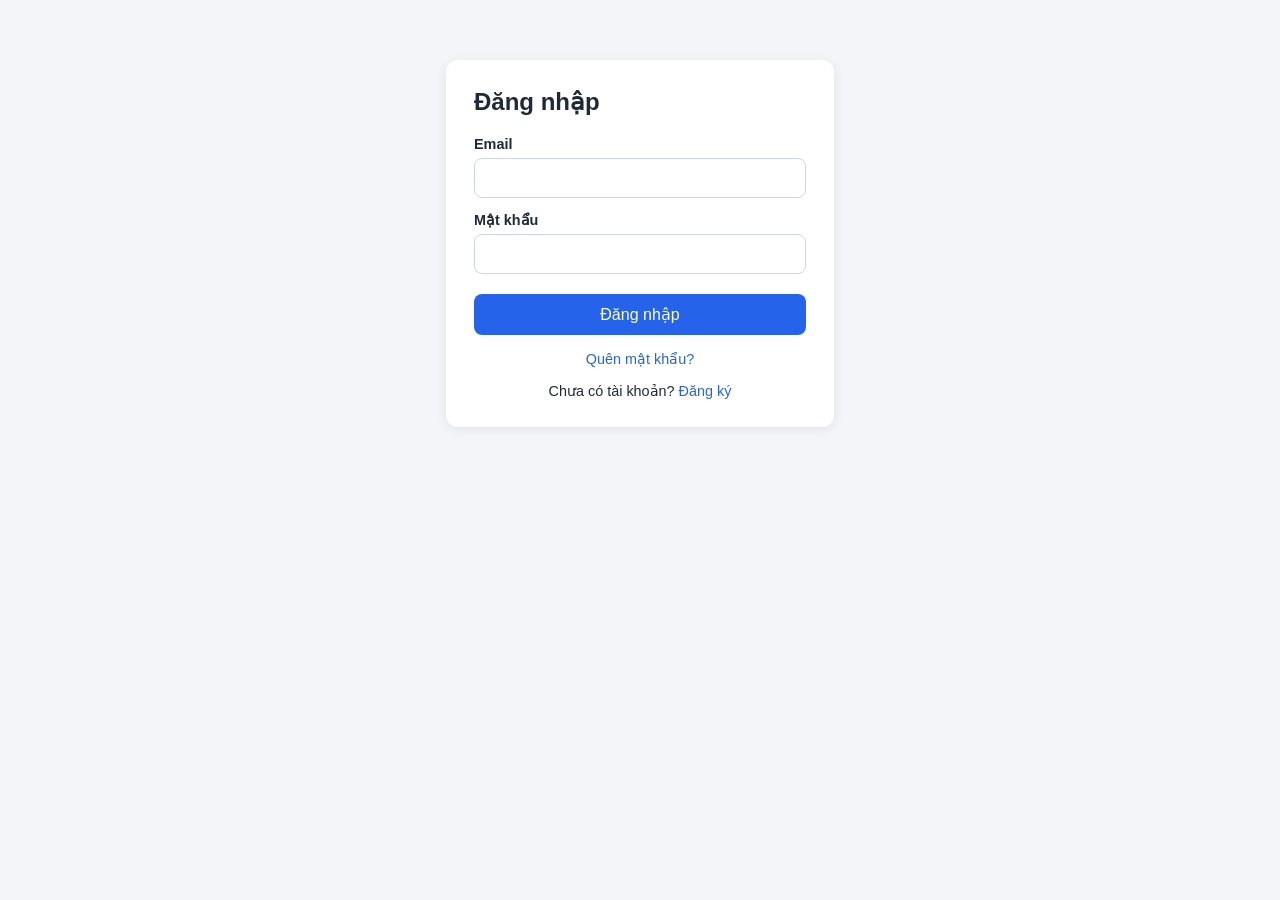
==== FrontEnd/html/dashboard.html @ 5ddc9ca8 "Upload Python project" ====
<!DOCTYPE html>
<html lang="vi">
<head>
  <meta charset="UTF-8">
  <meta name="viewport" content="width=device-width, initial-scale=1">
  <title>Trang chính</title>
  <link rel="stylesheet" href="../css/style.css">
</head>
<body>
  <div class="container wide">
    <div class="card">
      <div class="topbar">
        <h1 style="margin:0">Xin chào, <span id="userName">...</span></h1>
        <button id="logoutBtn" class="secondary" type="button">Đăng xuất</button>
      </div>
      <p><span id="userRole" class="badge"></span> <span id="userEmail"></span></p>
      <p id="intro"></p>

      <div id="verifyBox" class="notice hidden">
        <strong>Email của bạn chưa được xác thực.</strong>
        <button id="resendBtn" class="secondary" type="button">Gửi lại email xác thực</button>
        <div id="verifyMsg" class="msg"></div>
      </div>

      <div id="adminBox" class="hidden">
        <h2>Danh sách người dùng</h2>
        <table id="userTable">
          <thead><tr><th>ID</th><th>Họ tên</th><th>Email</th><th>Vai trò</th><th>Email</th></tr></thead>
          <tbody></tbody>
        </table>
      </div>
    </div>
  </div>
  <script src="../js/api.js"></script>
  <script src="../js/dashboard.js"></script>
</body>
</html>
---- FrontEnd/css/style.css ----
* { box-sizing: border-box; }
body { margin: 0; font-family: "Segoe UI", Arial, sans-serif; background: #f3f5f9; color: #1f2937; }
.container { max-width: 420px; margin: 60px auto; padding: 0 16px; }
.container.wide { max-width: 860px; }
.card { background: #fff; border-radius: 12px; padding: 28px; box-shadow: 0 2px 12px rgba(0,0,0,.08); }
h1 { margin: 0 0 20px; font-size: 1.5rem; }
label { display: block; margin: 14px 0 6px; font-weight: 600; font-size: .9rem; }
input, select { width: 100%; padding: 10px 12px; border: 1px solid #cbd5e1; border-radius: 8px; font-size: 1rem; }
input:focus, select:focus { outline: 2px solid #2563eb55; border-color: #2563eb; }
button { margin-top: 20px; width: 100%; padding: 11px; border: 0; border-radius: 8px; background: #2563eb;
         color: #fff; font-size: 1rem; cursor: pointer; }
button:hover { background: #1d4ed8; }
button.secondary { background: #64748b; width: auto; margin: 0; padding: 8px 16px; }
.msg { margin-top: 14px; padding: 10px 12px; border-radius: 8px; font-size: .9rem; display: none; }
.msg.error { display: block; background: #fee2e2; color: #991b1b; }
.msg.ok { display: block; background: #dcfce7; color: #166534; }
.link { margin-top: 16px; text-align: center; font-size: .9rem; }
.link a { color: #2563eb; text-decoration: none; }
.topbar { display: flex; justify-content: space-between; align-items: center; margin-bottom: 20px; }
.badge { display: inline-block; padding: 3px 10px; border-radius: 999px; background: #dbeafe; color: #1e40af; font-size: .8rem; }
table { width: 100%; border-collapse: collapse; margin-top: 12px; font-size: .9rem; }
th, td { text-align: left; padding: 8px 10px; border-bottom: 1px solid #e5e7eb; }
th { background: #f8fafc; }
.hidden { display: none; }
.notice { margin: 16px 0; padding: 12px 14px; border-radius: 8px; background: #fef9c3; color: #854d0e; }
.notice button { margin-left: 10px; }
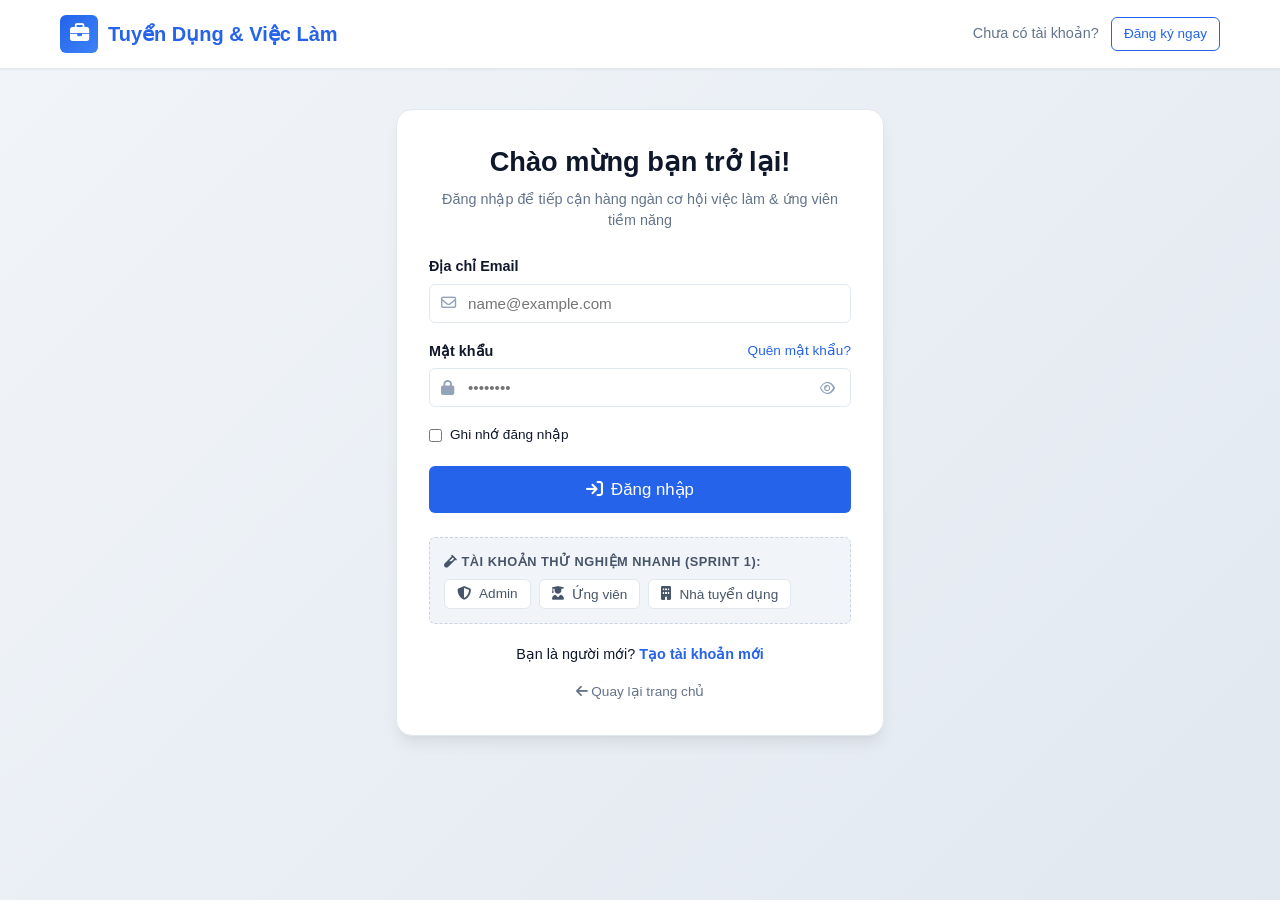
==== commit 72032b59: "Update phần Frontend Sprint 1" ====
--- a/FrontEnd/html/dashboard.html
+++ b/FrontEnd/html/dashboard.html
@@ -3,34 +3,184 @@
 <head>
   <meta charset="UTF-8">
   <meta name="viewport" content="width=device-width, initial-scale=1">
-  <title>Trang chính</title>
+  <title>Bảng điều khiển - Hệ thống Tuyển dụng</title>
+  <link rel="stylesheet" href="https://cdnjs.cloudflare.com/ajax/libs/font-awesome/6.5.1/css/all.min.css">
   <link rel="stylesheet" href="../css/style.css">
 </head>
 <body>
-  <div class="container wide">
-    <div class="card">
-      <div class="topbar">
-        <h1 style="margin:0">Xin chào, <span id="userName">...</span></h1>
-        <button id="logoutBtn" class="secondary" type="button">Đăng xuất</button>
+
+  <!-- Header Bảng điều khiển -->
+  <header class="site-header">
+    <div class="container navbar">
+      <a href="index.html" class="brand">
+        <div class="brand-icon"><i class="fa-solid fa-briefcase"></i></div>
+        <span>Tuyển Dụng & Việc Làm</span>
+      </a>
+
+      <div class="nav-actions">
+        <a href="index.html" class="btn btn-secondary btn-sm">
+          <i class="fa-solid fa-house"></i> Trang chủ
+        </a>
+        <a href="jobs.html" class="btn btn-secondary btn-sm">
+          <i class="fa-solid fa-magnifying-glass"></i> Tìm việc
+        </a>
+
+        <!-- Thông tin người dùng thu gọn -->
+        <div class="d-flex align-center gap-2" style="margin-left: 8px;">
+          <div class="user-avatar" id="topAvatar">U</div>
+          <div style="line-height: 1.2;">
+            <div style="font-weight: 600; font-size: 0.9rem;" id="topUserName">Đang tải...</div>
+            <span class="badge" id="topUserRole">...</span>
+          </div>
+        </div>
+
+        <button id="logoutBtn" class="btn btn-outline btn-sm" style="margin-left: 8px;" title="Đăng xuất khỏi hệ thống">
+          <i class="fa-solid fa-arrow-right-from-bracket"></i> Đăng xuất
+        </button>
       </div>
-      <p><span id="userRole" class="badge"></span> <span id="userEmail"></span></p>
-      <p id="intro"></p>
+    </div>
+  </header>
 
-      <div id="verifyBox" class="notice hidden">
-        <strong>Email của bạn chưa được xác thực.</strong>
-        <button id="resendBtn" class="secondary" type="button">Gửi lại email xác thực</button>
-        <div id="verifyMsg" class="msg"></div>
+  <div class="dashboard-wrapper">
+    
+    <!-- THANH ĐIỀU HƯỚNG BÊN TRÁI (RBAC SIDEBAR) -->
+    <aside class="sidebar">
+      
+      <div class="sidebar-user">
+        <div class="user-avatar" id="sideAvatar" style="width: 44px; height: 44px; font-size: 1.1rem;">U</div>
+        <div class="sidebar-user-info">
+          <div class="sidebar-user-name" id="sideUserName">Đang tải...</div>
+          <div style="font-size: 0.78rem; color: var(--text-muted);" id="sideUserEmail">email@domain.com</div>
+        </div>
       </div>
 
-      <div id="adminBox" class="hidden">
-        <h2>Danh sách người dùng</h2>
-        <table id="userTable">
-          <thead><tr><th>ID</th><th>Họ tên</th><th>Email</th><th>Vai trò</th><th>Email</th></tr></thead>
-          <tbody></tbody>
-        </table>
+      <!-- Menu theo vai trò (Được điều khiển bằng JavaScript theo RBAC) -->
+      <ul class="sidebar-menu" id="sidebarMenu">
+        <!-- Được sinh tự động trong dashboard.js dựa trên role (CANDIDATE / RECRUITER / ADMIN) -->
+      </ul>
+
+      <div style="margin-top: auto; padding-top: 20px; border-top: 1px solid var(--border);">
+        <div style="font-size: 0.8rem; color: var(--text-light); text-align: center;">
+          Phiên bản Sprint 1 • RBAC Ready
+        </div>
       </div>
+    </aside>
+
+    <!-- NỘI DUNG CHÍNH (MAIN DASHBOARD VIEW) -->
+    <main class="dashboard-main">
+
+      <!-- Cảnh báo Email chưa xác thực (TRIS-15) -->
+      <div id="verifyBox" class="notice-box hidden">
+        <div class="d-flex align-center gap-3">
+          <i class="fa-solid fa-triangle-exclamation" style="font-size: 1.4rem;"></i>
+          <div>
+            <strong>Tài khoản chưa xác thực email!</strong>
+            <div style="font-size: 0.85rem; opacity: 0.9;">
+              Vui lòng xác thực email để sử dụng đầy đủ các tính năng nộp hồ sơ hoặc đăng tin tuyển dụng.
+            </div>
+          </div>
+        </div>
+        <div class="d-flex align-center gap-2">
+          <button id="resendBtn" class="btn btn-secondary btn-sm" type="button">
+            <i class="fa-regular fa-paper-plane"></i> Gửi lại link xác thực
+          </button>
+        </div>
+      </div>
+      <div id="verifyMsg" class="msg" style="margin-bottom: 20px;"></div>
+
+      <!-- TIÊU ĐỀ VIEW HIỆN TẠI -->
+      <div class="dashboard-header">
+        <div>
+          <h1 class="dashboard-title" id="viewTitle">Tổng quan</h1>
+          <p style="color: var(--text-muted); font-size: 0.9rem;" id="viewSubtitle">Chào mừng bạn quay lại hệ thống tuyển dụng</p>
+        </div>
+        <div id="viewActions">
+          <!-- Các nút hành động nhanh tương ứng mỗi view -->
+        </div>
+      </div>
+
+      <!-- VÙNG NỘI DUNG NĂNG ĐỘNG DÀNH CHO 3 VAI TRÒ -->
+      <div id="dashboardContent">
+        <!-- Render bởi dashboard.js -->
+      </div>
+
+    </main>
+  </div>
+
+  <!-- MODAL: ĐĂNG TIN TUYỂN DỤNG MỚI (DÀNH CHO NHÀ TUYỂN DỤNG) -->
+  <div class="modal-overlay" id="jobModal">
+    <div class="modal-content" style="max-width: 680px;">
+      <div class="modal-header">
+        <h3 class="card-title"><i class="fa-solid fa-plus-circle"></i> Đăng tin tuyển dụng mới</h3>
+        <button class="modal-close" onclick="closeJobModal()">&times;</button>
+      </div>
+      <form id="newJobForm">
+        <div class="form-group">
+          <label class="form-label">Tiêu đề công việc <span style="color: var(--danger)">*</span></label>
+          <input type="text" class="form-control" name="title" placeholder="VD: Lập trình viên Python / FastAPI (Backend)" required>
+        </div>
+        <div style="display: grid; grid-template-columns: 1fr 1fr; gap: 14px;">
+          <div class="form-group">
+            <label class="form-label">Ngành nghề <span style="color: var(--danger)">*</span></label>
+            <select class="form-select" name="category" required>
+              <option value="IT">Công nghệ thông tin</option>
+              <option value="SALES">Kinh doanh / Bán hàng</option>
+              <option value="MARKETING">Marketing / Truyền thông</option>
+              <option value="ACCOUNTING">Kế toán / Kiểm toán</option>
+              <option value="HR">Nhân sự / Hành chính</option>
+            </select>
+          </div>
+          <div class="form-group">
+            <label class="form-label">Địa điểm làm việc <span style="color: var(--danger)">*</span></label>
+            <select class="form-select" name="location" required>
+              <option value="Hà Nội">Hà Nội</option>
+              <option value="TP. Hồ Chí Minh">TP. Hồ Chí Minh</option>
+              <option value="Đà Nẵng">Đà Nẵng</option>
+              <option value="Cần Thơ">Cần Thơ</option>
+              <option value="Remote">Làm việc từ xa (Remote)</option>
+            </select>
+          </div>
+        </div>
+        <div style="display: grid; grid-template-columns: 1fr 1fr; gap: 14px;">
+          <div class="form-group">
+            <label class="form-label">Mức lương tối thiểu (VNĐ)</label>
+            <input type="number" class="form-control" name="salary_min" placeholder="10000000">
+          </div>
+          <div class="form-group">
+            <label class="form-label">Mức lương tối đa (VNĐ)</label>
+            <input type="number" class="form-control" name="salary_max" placeholder="25000000">
+          </div>
+        </div>
+        <div style="display: grid; grid-template-columns: 1fr 1fr; gap: 14px;">
+          <div class="form-group">
+            <label class="form-label">Hình thức làm việc</label>
+            <select class="form-select" name="job_type">
+              <option value="FULL_TIME">Toàn thời gian (Full-time)</option>
+              <option value="PART_TIME">Bán thời gian (Part-time)</option>
+              <option value="INTERN">Thực tập sinh</option>
+            </select>
+          </div>
+          <div class="form-group">
+            <label class="form-label">Hạn nộp hồ sơ <span style="color: var(--danger)">*</span></label>
+            <input type="date" class="form-control" name="deadline" required>
+          </div>
+        </div>
+        <div class="form-group">
+          <label class="form-label">Mô tả công việc</label>
+          <textarea class="form-control" name="description" rows="3" placeholder="Chi tiết các đầu việc cần làm..."></textarea>
+        </div>
+        <div class="form-group">
+          <label class="form-label">Yêu cầu ứng viên</label>
+          <textarea class="form-control" name="requirements" rows="3" placeholder="Kỹ năng, kinh nghiệm cần có..."></textarea>
+        </div>
+        <div class="d-flex justify-between" style="margin-top: 24px;">
+          <button type="button" class="btn btn-secondary" onclick="closeJobModal()">Hủy</button>
+          <button type="submit" class="btn btn-primary"><i class="fa-solid fa-paper-plane"></i> Đăng tin</button>
+        </div>
+      </form>
     </div>
   </div>
+
   <script src="../js/api.js"></script>
   <script src="../js/dashboard.js"></script>
 </body>
--- a/FrontEnd/css/style.css
+++ b/FrontEnd/css/style.css
@@ -1,26 +1,1203 @@
-* { box-sizing: border-box; }
-body { margin: 0; font-family: "Segoe UI", Arial, sans-serif; background: #f3f5f9; color: #1f2937; }
-.container { max-width: 420px; margin: 60px auto; padding: 0 16px; }
-.container.wide { max-width: 860px; }
-.card { background: #fff; border-radius: 12px; padding: 28px; box-shadow: 0 2px 12px rgba(0,0,0,.08); }
-h1 { margin: 0 0 20px; font-size: 1.5rem; }
-label { display: block; margin: 14px 0 6px; font-weight: 600; font-size: .9rem; }
-input, select { width: 100%; padding: 10px 12px; border: 1px solid #cbd5e1; border-radius: 8px; font-size: 1rem; }
-input:focus, select:focus { outline: 2px solid #2563eb55; border-color: #2563eb; }
-button { margin-top: 20px; width: 100%; padding: 11px; border: 0; border-radius: 8px; background: #2563eb;
-         color: #fff; font-size: 1rem; cursor: pointer; }
-button:hover { background: #1d4ed8; }
-button.secondary { background: #64748b; width: auto; margin: 0; padding: 8px 16px; }
-.msg { margin-top: 14px; padding: 10px 12px; border-radius: 8px; font-size: .9rem; display: none; }
-.msg.error { display: block; background: #fee2e2; color: #991b1b; }
-.msg.ok { display: block; background: #dcfce7; color: #166534; }
-.link { margin-top: 16px; text-align: center; font-size: .9rem; }
-.link a { color: #2563eb; text-decoration: none; }
-.topbar { display: flex; justify-content: space-between; align-items: center; margin-bottom: 20px; }
-.badge { display: inline-block; padding: 3px 10px; border-radius: 999px; background: #dbeafe; color: #1e40af; font-size: .8rem; }
-table { width: 100%; border-collapse: collapse; margin-top: 12px; font-size: .9rem; }
-th, td { text-align: left; padding: 8px 10px; border-bottom: 1px solid #e5e7eb; }
-th { background: #f8fafc; }
-.hidden { display: none; }
-.notice { margin: 16px 0; padding: 12px 14px; border-radius: 8px; background: #fef9c3; color: #854d0e; }
-.notice button { margin-left: 10px; }
+/* ==========================================================================
+   HỆ THỐNG QUẢN LÝ TUYỂN DỤNG & THEO DÕI HỒ SƠ ỨNG TUYỂN
+   Giao diện người dùng UI/UX chuẩn hóa (Sprint 1 & Roadmap 3 vai trò)
+   ========================================================================== */
+
+:root {
+  --primary: #2563eb;
+  --primary-hover: #1d4ed8;
+  --primary-light: #eff6ff;
+  --primary-border: #bfdbfe;
+  --secondary: #475569;
+  --secondary-light: #f1f5f9;
+  --text-main: #0f172a;
+  --text-muted: #64748b;
+  --text-light: #94a3b8;
+  --bg-body: #f8fafc;
+  --bg-card: #ffffff;
+  --border: #e2e8f0;
+  --border-focus: #3b82f6;
+  --success: #10b981;
+  --success-bg: #ecfdf5;
+  --success-border: #a7f3d0;
+  --warning: #f59e0b;
+  --warning-bg: #fffbeb;
+  --warning-border: #fde68a;
+  --danger: #ef4444;
+  --danger-bg: #fef2f2;
+  --danger-border: #fecaca;
+  --shadow-sm: 0 1px 2px 0 rgba(0, 0, 0, 0.05);
+  --shadow-md: 0 4px 6px -1px rgba(0, 0, 0, 0.08), 0 2px 4px -2px rgba(0, 0, 0, 0.05);
+  --shadow-lg: 0 10px 15px -3px rgba(0, 0, 0, 0.08), 0 4px 6px -4px rgba(0, 0, 0, 0.04);
+  --radius-sm: 6px;
+  --radius-md: 10px;
+  --radius-lg: 16px;
+  --font-family: -apple-system, BlinkMacSystemFont, "Segoe UI", Roboto, "Helvetica Neue", Arial, sans-serif;
+  --transition: all 0.2s ease-in-out;
+}
+
+* {
+  box-sizing: border-box;
+  margin: 0;
+  padding: 0;
+}
+
+body {
+  font-family: var(--font-family);
+  background-color: var(--bg-body);
+  color: var(--text-main);
+  line-height: 1.5;
+  min-height: 100vh;
+  display: flex;
+  flex-direction: column;
+}
+
+a {
+  color: var(--primary);
+  text-decoration: none;
+  transition: var(--transition);
+}
+a:hover {
+  color: var(--primary-hover);
+  text-decoration: underline;
+}
+
+/* ==========================================================================
+   LAYOUT CONTAINERS
+   ========================================================================== */
+.container {
+  max-width: 1200px;
+  margin: 0 auto;
+  padding: 0 20px;
+  width: 100%;
+}
+.container-sm {
+  max-width: 520px;
+  margin: 40px auto;
+  padding: 0 16px;
+}
+.container-md {
+  max-width: 860px;
+  margin: 40px auto;
+  padding: 0 20px;
+}
+
+/* ==========================================================================
+   HEADER & NAVBAR
+   ========================================================================== */
+.site-header {
+  background: #ffffff;
+  border-bottom: 1px solid var(--border);
+  position: sticky;
+  top: 0;
+  z-index: 100;
+  box-shadow: var(--shadow-sm);
+}
+
+.navbar {
+  display: flex;
+  align-items: center;
+  justify-content: space-between;
+  height: 68px;
+}
+
+.brand {
+  display: flex;
+  align-items: center;
+  gap: 10px;
+  font-size: 1.25rem;
+  font-weight: 700;
+  color: var(--primary);
+  text-decoration: none !important;
+}
+
+.brand-icon {
+  width: 38px;
+  height: 38px;
+  background: linear-gradient(135deg, var(--primary), #3b82f6);
+  color: #fff;
+  border-radius: var(--radius-sm);
+  display: flex;
+  align-items: center;
+  justify-content: center;
+  font-size: 1.2rem;
+}
+
+.nav-links {
+  display: flex;
+  align-items: center;
+  gap: 24px;
+  list-style: none;
+}
+
+.nav-links a {
+  color: var(--secondary);
+  font-weight: 500;
+  font-size: 0.95rem;
+  padding: 6px 4px;
+  position: relative;
+}
+
+.nav-links a:hover,
+.nav-links a.active {
+  color: var(--primary);
+  text-decoration: none;
+}
+
+.nav-actions {
+  display: flex;
+  align-items: center;
+  gap: 12px;
+}
+
+.user-menu {
+  position: relative;
+  display: flex;
+  align-items: center;
+  gap: 10px;
+  cursor: pointer;
+}
+
+.user-avatar {
+  width: 36px;
+  height: 36px;
+  border-radius: 50%;
+  background: var(--primary-light);
+  color: var(--primary);
+  display: flex;
+  align-items: center;
+  justify-content: center;
+  font-weight: 700;
+  font-size: 0.95rem;
+  border: 1px solid var(--primary-border);
+}
+
+.user-dropdown {
+  position: absolute;
+  top: calc(100% + 12px);
+  right: 0;
+  background: #ffffff;
+  border: 1px solid var(--border);
+  border-radius: var(--radius-md);
+  box-shadow: var(--shadow-lg);
+  min-width: 220px;
+  padding: 8px 0;
+  display: none;
+  z-index: 200;
+}
+
+.user-dropdown.show {
+  display: block;
+}
+
+.user-dropdown-header {
+  padding: 10px 16px;
+  border-bottom: 1px solid var(--border);
+}
+
+.user-dropdown-name {
+  font-weight: 600;
+  font-size: 0.95rem;
+}
+
+.user-dropdown-email {
+  font-size: 0.8rem;
+  color: var(--text-muted);
+}
+
+.user-dropdown a,
+.user-dropdown button {
+  display: flex;
+  align-items: center;
+  gap: 10px;
+  width: 100%;
+  padding: 10px 16px;
+  font-size: 0.9rem;
+  color: var(--text-main);
+  background: none;
+  border: none;
+  cursor: pointer;
+  text-decoration: none !important;
+  text-align: left;
+}
+
+.user-dropdown a:hover,
+.user-dropdown button:hover {
+  background: var(--secondary-light);
+  color: var(--primary);
+}
+
+.nav-toggle {
+  display: none;
+  background: none;
+  border: none;
+  font-size: 1.5rem;
+  color: var(--text-main);
+  cursor: pointer;
+}
+
+/* ==========================================================================
+   BUTTONS
+   ========================================================================== */
+.btn {
+  display: inline-flex;
+  align-items: center;
+  justify-content: center;
+  gap: 8px;
+  padding: 9px 18px;
+  border-radius: var(--radius-sm);
+  font-size: 0.95rem;
+  font-weight: 500;
+  border: 1px solid transparent;
+  cursor: pointer;
+  transition: var(--transition);
+  text-decoration: none !important;
+}
+
+.btn-primary {
+  background-color: var(--primary);
+  color: #ffffff !important;
+}
+.btn-primary:hover {
+  background-color: var(--primary-hover);
+  box-shadow: 0 4px 10px rgba(37, 99, 235, 0.25);
+}
+
+.btn-secondary {
+  background-color: #ffffff;
+  color: var(--secondary) !important;
+  border-color: var(--border);
+}
+.btn-secondary:hover {
+  background-color: var(--secondary-light);
+  color: var(--text-main) !important;
+  border-color: #cbd5e1;
+}
+
+.btn-outline {
+  background-color: transparent;
+  color: var(--primary) !important;
+  border-color: var(--primary);
+}
+.btn-outline:hover {
+  background-color: var(--primary-light);
+}
+
+.btn-danger {
+  background-color: var(--danger);
+  color: #ffffff !important;
+}
+.btn-danger:hover {
+  background-color: #dc2626;
+}
+
+.btn-success {
+  background-color: var(--success);
+  color: #ffffff !important;
+}
+.btn-success:hover {
+  background-color: #059669;
+}
+
+.btn-sm {
+  padding: 6px 12px;
+  font-size: 0.85rem;
+}
+
+.btn-lg {
+  padding: 12px 24px;
+  font-size: 1.05rem;
+}
+
+.btn-block {
+  width: 100%;
+}
+
+/* ==========================================================================
+   BADGES & TAGS
+   ========================================================================== */
+.badge {
+  display: inline-flex;
+  align-items: center;
+  gap: 4px;
+  padding: 3px 10px;
+  border-radius: 9999px;
+  font-size: 0.75rem;
+  font-weight: 600;
+  line-height: 1.25;
+}
+
+.badge-primary { background: var(--primary-light); color: var(--primary); }
+.badge-success { background: var(--success-bg); color: var(--success); }
+.badge-warning { background: var(--warning-bg); color: var(--warning); }
+.badge-danger  { background: var(--danger-bg); color: var(--danger); }
+.badge-neutral { background: var(--secondary-light); color: var(--secondary); }
+
+/* ==========================================================================
+   CARDS & PANELS
+   ========================================================================== */
+.card {
+  background: var(--bg-card);
+  border-radius: var(--radius-md);
+  border: 1px solid var(--border);
+  box-shadow: var(--shadow-sm);
+  padding: 24px;
+  margin-bottom: 20px;
+}
+
+.card-hover {
+  transition: var(--transition);
+}
+.card-hover:hover {
+  transform: translateY(-2px);
+  box-shadow: var(--shadow-md);
+  border-color: #cbd5e1;
+}
+
+.card-header {
+  display: flex;
+  align-items: center;
+  justify-content: space-between;
+  margin-bottom: 20px;
+  padding-bottom: 12px;
+  border-bottom: 1px solid var(--border);
+}
+
+.card-title {
+  font-size: 1.15rem;
+  font-weight: 600;
+  color: var(--text-main);
+  display: flex;
+  align-items: center;
+  gap: 8px;
+}
+
+/* ==========================================================================
+   FORMS & INPUTS
+   ========================================================================== */
+.form-group {
+  margin-bottom: 18px;
+}
+
+.form-label {
+  display: block;
+  margin-bottom: 6px;
+  font-size: 0.9rem;
+  font-weight: 600;
+  color: var(--text-main);
+}
+
+.form-control,
+.form-select,
+textarea {
+  width: 100%;
+  padding: 10px 14px;
+  border: 1px solid var(--border);
+  border-radius: var(--radius-sm);
+  font-size: 0.95rem;
+  font-family: inherit;
+  background-color: #ffffff;
+  color: var(--text-main);
+  transition: var(--transition);
+}
+
+.form-control:focus,
+.form-select:focus,
+textarea:focus {
+  outline: none;
+  border-color: var(--border-focus);
+  box-shadow: 0 0 0 3px rgba(59, 130, 246, 0.15);
+}
+
+textarea {
+  resize: vertical;
+  min-height: 90px;
+}
+
+.input-icon-wrap {
+  position: relative;
+}
+
+.input-icon-wrap i.prefix-icon {
+  position: absolute;
+  left: 12px;
+  top: 50%;
+  transform: translateY(-50%);
+  color: var(--text-light);
+  font-size: 0.95rem;
+}
+
+.input-icon-wrap input {
+  padding-left: 38px;
+}
+
+.password-toggle {
+  position: absolute;
+  right: 12px;
+  top: 50%;
+  transform: translateY(-50%);
+  background: none;
+  border: none;
+  color: var(--text-light);
+  cursor: pointer;
+  padding: 4px;
+}
+
+.password-toggle:hover {
+  color: var(--text-main);
+}
+
+.form-hint {
+  font-size: 0.8rem;
+  color: var(--text-muted);
+  margin-top: 5px;
+}
+
+/* ==========================================================================
+   ROLE PICKER CARDS (ĐĂNG KÝ)
+   ========================================================================== */
+.role-picker {
+  display: grid;
+  grid-template-columns: 1fr 1fr;
+  gap: 14px;
+  margin-bottom: 20px;
+}
+
+.role-option {
+  border: 2px solid var(--border);
+  border-radius: var(--radius-md);
+  padding: 16px;
+  text-align: center;
+  cursor: pointer;
+  transition: var(--transition);
+  background: #ffffff;
+}
+
+.role-option:hover {
+  border-color: var(--primary-border);
+  background: var(--primary-light);
+}
+
+.role-option.selected {
+  border-color: var(--primary);
+  background: var(--primary-light);
+}
+
+.role-option-icon {
+  font-size: 1.8rem;
+  margin-bottom: 8px;
+  color: var(--primary);
+}
+
+.role-option-title {
+  font-weight: 600;
+  font-size: 0.95rem;
+  margin-bottom: 4px;
+}
+
+.role-option-desc {
+  font-size: 0.75rem;
+  color: var(--text-muted);
+}
+
+/* ==========================================================================
+   MESSAGES & NOTICES
+   ========================================================================== */
+.msg {
+  padding: 12px 16px;
+  border-radius: var(--radius-sm);
+  font-size: 0.9rem;
+  margin-top: 16px;
+  display: none;
+  align-items: center;
+  gap: 10px;
+}
+
+.msg.ok {
+  display: flex;
+  background: var(--success-bg);
+  color: #065f46;
+  border: 1px solid var(--success-border);
+}
+
+.msg.error {
+  display: flex;
+  background: var(--danger-bg);
+  color: #991b1b;
+  border: 1px solid var(--danger-border);
+}
+
+.notice-box {
+  background: var(--warning-bg);
+  border: 1px solid var(--warning-border);
+  border-radius: var(--radius-md);
+  padding: 14px 18px;
+  color: #92400e;
+  margin-bottom: 20px;
+  display: flex;
+  align-items: center;
+  justify-content: space-between;
+  gap: 12px;
+}
+
+/* ==========================================================================
+   DEMO ACCOUNTS HELPER (Tiện ích hỗ trợ test đồ án)
+   ========================================================================== */
+.demo-helper {
+  margin-top: 24px;
+  padding: 14px;
+  background: var(--secondary-light);
+  border-radius: var(--radius-sm);
+  border: 1px dashed #cbd5e1;
+}
+
+.demo-helper-title {
+  font-size: 0.8rem;
+  font-weight: 600;
+  color: var(--secondary);
+  margin-bottom: 8px;
+  text-transform: uppercase;
+  letter-spacing: 0.5px;
+}
+
+.demo-buttons {
+  display: flex;
+  gap: 8px;
+  flex-wrap: wrap;
+}
+
+/* ==========================================================================
+   HERO SEARCH SECTION (TRANG CHỦ)
+   ========================================================================== */
+.hero {
+  background: linear-gradient(135deg, #1e3a8a 0%, #2563eb 100%);
+  color: #ffffff;
+  padding: 60px 0 70px;
+  position: relative;
+  overflow: hidden;
+}
+
+.hero-content {
+  max-width: 840px;
+  margin: 0 auto;
+  text-align: center;
+}
+
+.hero-title {
+  font-size: 2.5rem;
+  font-weight: 800;
+  margin-bottom: 14px;
+  line-height: 1.2;
+}
+
+.hero-subtitle {
+  font-size: 1.15rem;
+  opacity: 0.9;
+  margin-bottom: 36px;
+}
+
+.search-box {
+  background: #ffffff;
+  border-radius: var(--radius-lg);
+  padding: 10px;
+  box-shadow: 0 10px 25px rgba(0, 0, 0, 0.2);
+  display: grid;
+  grid-template-columns: 2fr 1.3fr 1.3fr auto;
+  gap: 10px;
+  align-items: center;
+}
+
+.search-field {
+  display: flex;
+  align-items: center;
+  gap: 10px;
+  padding: 6px 12px;
+  border-right: 1px solid var(--border);
+}
+
+.search-field:last-of-type {
+  border-right: none;
+}
+
+.search-field i {
+  color: var(--primary);
+  font-size: 1.1rem;
+}
+
+.search-field input,
+.search-field select {
+  border: none;
+  outline: none;
+  font-size: 0.95rem;
+  width: 100%;
+  color: var(--text-main);
+  background: transparent;
+}
+
+.hero-stats {
+  display: grid;
+  grid-template-columns: repeat(4, 1fr);
+  gap: 20px;
+  margin-top: 50px;
+}
+
+.hero-stat-item {
+  background: rgba(255, 255, 255, 0.12);
+  backdrop-filter: blur(8px);
+  padding: 16px;
+  border-radius: var(--radius-md);
+  text-align: center;
+  border: 1px solid rgba(255, 255, 255, 0.2);
+}
+
+.hero-stat-number {
+  font-size: 1.8rem;
+  font-weight: 700;
+  display: block;
+}
+
+.hero-stat-label {
+  font-size: 0.85rem;
+  opacity: 0.85;
+}
+
+/* ==========================================================================
+   CATEGORY GRID
+   ========================================================================== */
+.section {
+  padding: 50px 0;
+}
+
+.section-header {
+  display: flex;
+  align-items: flex-end;
+  justify-content: space-between;
+  margin-bottom: 30px;
+}
+
+.section-title {
+  font-size: 1.6rem;
+  font-weight: 700;
+  color: var(--text-main);
+}
+
+.section-subtitle {
+  font-size: 0.95rem;
+  color: var(--text-muted);
+  margin-top: 4px;
+}
+
+.category-grid {
+  display: grid;
+  grid-template-columns: repeat(auto-fill, minmax(260px, 1fr));
+  gap: 20px;
+}
+
+.category-card {
+  background: #ffffff;
+  border: 1px solid var(--border);
+  border-radius: var(--radius-md);
+  padding: 22px;
+  display: flex;
+  align-items: center;
+  gap: 16px;
+  transition: var(--transition);
+  text-decoration: none !important;
+}
+
+.category-card:hover {
+  transform: translateY(-3px);
+  border-color: var(--primary);
+  box-shadow: var(--shadow-md);
+}
+
+.category-icon {
+  width: 52px;
+  height: 52px;
+  border-radius: var(--radius-sm);
+  background: var(--primary-light);
+  color: var(--primary);
+  display: flex;
+  align-items: center;
+  justify-content: center;
+  font-size: 1.4rem;
+  flex-shrink: 0;
+}
+
+.category-name {
+  font-weight: 600;
+  font-size: 1rem;
+  color: var(--text-main);
+  margin-bottom: 4px;
+}
+
+.category-count {
+  font-size: 0.85rem;
+  color: var(--text-muted);
+}
+
+/* ==========================================================================
+   JOB LIST & CARDS
+   ========================================================================== */
+.job-grid {
+  display: grid;
+  grid-template-columns: repeat(auto-fill, minmax(360px, 1fr));
+  gap: 20px;
+}
+
+.job-card {
+  background: #ffffff;
+  border: 1px solid var(--border);
+  border-radius: var(--radius-md);
+  padding: 20px;
+  display: flex;
+  flex-direction: column;
+  transition: var(--transition);
+}
+
+.job-card:hover {
+  border-color: #93c5fd;
+  box-shadow: var(--shadow-md);
+}
+
+.job-card-header {
+  display: flex;
+  gap: 14px;
+  margin-bottom: 14px;
+}
+
+.company-logo {
+  width: 50px;
+  height: 50px;
+  border-radius: var(--radius-sm);
+  background: #f1f5f9;
+  border: 1px solid var(--border);
+  display: flex;
+  align-items: center;
+  justify-content: center;
+  font-weight: 700;
+  color: var(--primary);
+  font-size: 1.1rem;
+  flex-shrink: 0;
+}
+
+.job-info {
+  flex-grow: 1;
+}
+
+.job-title {
+  font-size: 1.05rem;
+  font-weight: 600;
+  margin-bottom: 4px;
+  line-height: 1.3;
+}
+
+.job-company {
+  font-size: 0.9rem;
+  color: var(--text-muted);
+}
+
+.job-details {
+  display: flex;
+  flex-wrap: wrap;
+  gap: 12px;
+  margin-bottom: 14px;
+  font-size: 0.85rem;
+  color: var(--secondary);
+}
+
+.job-detail-item {
+  display: flex;
+  align-items: center;
+  gap: 5px;
+}
+
+.job-salary {
+  color: #059669;
+  font-weight: 600;
+}
+
+.job-tags {
+  display: flex;
+  flex-wrap: wrap;
+  gap: 6px;
+  margin-bottom: 16px;
+}
+
+.job-tag {
+  background: var(--secondary-light);
+  color: var(--secondary);
+  font-size: 0.75rem;
+  padding: 3px 8px;
+  border-radius: 4px;
+}
+
+.job-card-footer {
+  margin-top: auto;
+  display: flex;
+  align-items: center;
+  justify-content: space-between;
+  padding-top: 14px;
+  border-top: 1px solid var(--border);
+  font-size: 0.8rem;
+  color: var(--text-light);
+}
+
+/* ==========================================================================
+   DASHBOARD LAYOUT (RBAC)
+   ========================================================================== */
+.dashboard-wrapper {
+  display: flex;
+  min-height: calc(100vh - 68px);
+}
+
+.sidebar {
+  width: 260px;
+  background: #ffffff;
+  border-right: 1px solid var(--border);
+  padding: 24px 16px;
+  display: flex;
+  flex-direction: column;
+  flex-shrink: 0;
+}
+
+.sidebar-user {
+  padding-bottom: 20px;
+  margin-bottom: 16px;
+  border-bottom: 1px solid var(--border);
+  display: flex;
+  align-items: center;
+  gap: 12px;
+}
+
+.sidebar-user-info {
+  overflow: hidden;
+}
+
+.sidebar-user-name {
+  font-weight: 600;
+  font-size: 0.95rem;
+  white-space: nowrap;
+  overflow: hidden;
+  text-overflow: ellipsis;
+}
+
+.sidebar-menu {
+  list-style: none;
+  display: flex;
+  flex-direction: column;
+  gap: 4px;
+}
+
+.sidebar-menu-btn {
+  display: flex;
+  align-items: center;
+  gap: 12px;
+  width: 100%;
+  padding: 11px 14px;
+  border-radius: var(--radius-sm);
+  background: none;
+  border: none;
+  color: var(--secondary);
+  font-size: 0.9rem;
+  font-weight: 500;
+  cursor: pointer;
+  transition: var(--transition);
+  text-align: left;
+}
+
+.sidebar-menu-btn i {
+  font-size: 1.1rem;
+  width: 20px;
+  text-align: center;
+}
+
+.sidebar-menu-btn:hover {
+  background: var(--secondary-light);
+  color: var(--text-main);
+}
+
+.sidebar-menu-btn.active {
+  background: var(--primary-light);
+  color: var(--primary);
+  font-weight: 600;
+}
+
+.dashboard-main {
+  flex-grow: 1;
+  padding: 30px;
+  overflow-y: auto;
+  background: var(--bg-body);
+}
+
+.dashboard-header {
+  display: flex;
+  align-items: center;
+  justify-content: space-between;
+  margin-bottom: 26px;
+}
+
+.dashboard-title {
+  font-size: 1.6rem;
+  font-weight: 700;
+}
+
+.stat-grid {
+  display: grid;
+  grid-template-columns: repeat(auto-fill, minmax(220px, 1fr));
+  gap: 20px;
+  margin-bottom: 30px;
+}
+
+.stat-card {
+  background: #ffffff;
+  border: 1px solid var(--border);
+  border-radius: var(--radius-md);
+  padding: 20px;
+  display: flex;
+  align-items: center;
+  gap: 16px;
+}
+
+.stat-icon {
+  width: 48px;
+  height: 48px;
+  border-radius: var(--radius-sm);
+  display: flex;
+  align-items: center;
+  justify-content: center;
+  font-size: 1.3rem;
+}
+
+.stat-icon.blue { background: var(--primary-light); color: var(--primary); }
+.stat-icon.green { background: var(--success-bg); color: var(--success); }
+.stat-icon.yellow { background: var(--warning-bg); color: var(--warning); }
+.stat-icon.red { background: var(--danger-bg); color: var(--danger); }
+
+.stat-val {
+  font-size: 1.6rem;
+  font-weight: 700;
+  line-height: 1.1;
+}
+
+.stat-lbl {
+  font-size: 0.85rem;
+  color: var(--text-muted);
+  margin-top: 3px;
+}
+
+/* ==========================================================================
+   DATA TABLES
+   ========================================================================== */
+.table-responsive {
+  width: 100%;
+  overflow-x: auto;
+}
+
+table {
+  width: 100%;
+  border-collapse: collapse;
+  text-align: left;
+  font-size: 0.9rem;
+}
+
+thead th {
+  background: #f8fafc;
+  color: var(--secondary);
+  font-weight: 600;
+  padding: 12px 16px;
+  border-bottom: 1px solid var(--border);
+  white-space: nowrap;
+}
+
+tbody td {
+  padding: 14px 16px;
+  border-bottom: 1px solid var(--border);
+  vertical-align: middle;
+}
+
+tbody tr:hover {
+  background: #f8fafc;
+}
+
+/* ==========================================================================
+   MODAL / POPUP
+   ========================================================================== */
+.modal-overlay {
+  position: fixed;
+  top: 0;
+  left: 0;
+  right: 0;
+  bottom: 0;
+  background: rgba(15, 23, 42, 0.5);
+  backdrop-filter: blur(4px);
+  display: flex;
+  align-items: center;
+  justify-content: center;
+  z-index: 1000;
+  opacity: 0;
+  visibility: hidden;
+  transition: var(--transition);
+  padding: 20px;
+}
+
+.modal-overlay.show {
+  opacity: 1;
+  visibility: visible;
+}
+
+.modal-content {
+  background: #ffffff;
+  border-radius: var(--radius-md);
+  max-width: 560px;
+  width: 100%;
+  max-height: 90vh;
+  overflow-y: auto;
+  box-shadow: var(--shadow-lg);
+  padding: 24px;
+}
+
+.modal-header {
+  display: flex;
+  align-items: center;
+  justify-content: space-between;
+  margin-bottom: 18px;
+  padding-bottom: 12px;
+  border-bottom: 1px solid var(--border);
+}
+
+.modal-close {
+  background: none;
+  border: none;
+  font-size: 1.3rem;
+  color: var(--text-muted);
+  cursor: pointer;
+}
+
+/* ==========================================================================
+   FOOTER
+   ========================================================================== */
+.site-footer {
+  margin-top: auto;
+  background: #0f172a;
+  color: #94a3b8;
+  padding: 50px 0 24px;
+  font-size: 0.9rem;
+}
+
+.footer-grid {
+  display: grid;
+  grid-template-columns: 2fr 1fr 1fr 1fr;
+  gap: 40px;
+  margin-bottom: 40px;
+}
+
+.footer-brand {
+  color: #ffffff;
+  font-size: 1.3rem;
+  font-weight: 700;
+  display: flex;
+  align-items: center;
+  gap: 8px;
+  margin-bottom: 14px;
+}
+
+.footer-desc {
+  font-size: 0.85rem;
+  line-height: 1.6;
+}
+
+.footer-col-title {
+  color: #ffffff;
+  font-size: 0.95rem;
+  font-weight: 600;
+  margin-bottom: 16px;
+}
+
+.footer-links {
+  list-style: none;
+  display: flex;
+  flex-direction: column;
+  gap: 10px;
+}
+
+.footer-links a {
+  color: #94a3b8;
+  font-size: 0.85rem;
+  text-decoration: none !important;
+}
+
+.footer-links a:hover {
+  color: #ffffff;
+}
+
+.footer-bottom {
+  padding-top: 24px;
+  border-top: 1px solid #1e293b;
+  text-align: center;
+  font-size: 0.8rem;
+}
+
+/* ==========================================================================
+   HELPERS & RESPONSIVE
+   ========================================================================== */
+.hidden { display: none !important; }
+.text-center { text-align: center; }
+.text-right { text-align: right; }
+.d-flex { display: flex; }
+.align-center { align-items: center; }
+.justify-between { justify-content: space-between; }
+.gap-2 { gap: 8px; }
+.gap-3 { gap: 12px; }
+.mt-2 { margin-top: 8px; }
+.mt-3 { margin-top: 14px; }
+.mt-4 { margin-top: 20px; }
+
+@media (max-width: 992px) {
+  .search-box {
+    grid-template-columns: 1fr 1fr;
+  }
+  .search-box .btn {
+    grid-column: span 2;
+  }
+  .footer-grid {
+    grid-template-columns: 1fr 1fr;
+  }
+  .dashboard-wrapper {
+    flex-direction: column;
+  }
+  .sidebar {
+    width: 100%;
+    border-right: none;
+    border-bottom: 1px solid var(--border);
+  }
+}
+
+@media (max-width: 768px) {
+  .nav-links, .nav-actions .btn {
+    display: none;
+  }
+  .nav-toggle {
+    display: block;
+  }
+  .hero-title {
+    font-size: 1.8rem;
+  }
+  .hero-stats {
+    grid-template-columns: 1fr 1fr;
+  }
+  .search-box {
+    grid-template-columns: 1fr;
+  }
+  .search-box .btn {
+    grid-column: span 1;
+  }
+  .search-field {
+    border-right: none;
+    border-bottom: 1px solid var(--border);
+    padding: 8px 4px;
+  }
+  .footer-grid {
+    grid-template-columns: 1fr;
+  }
+}
